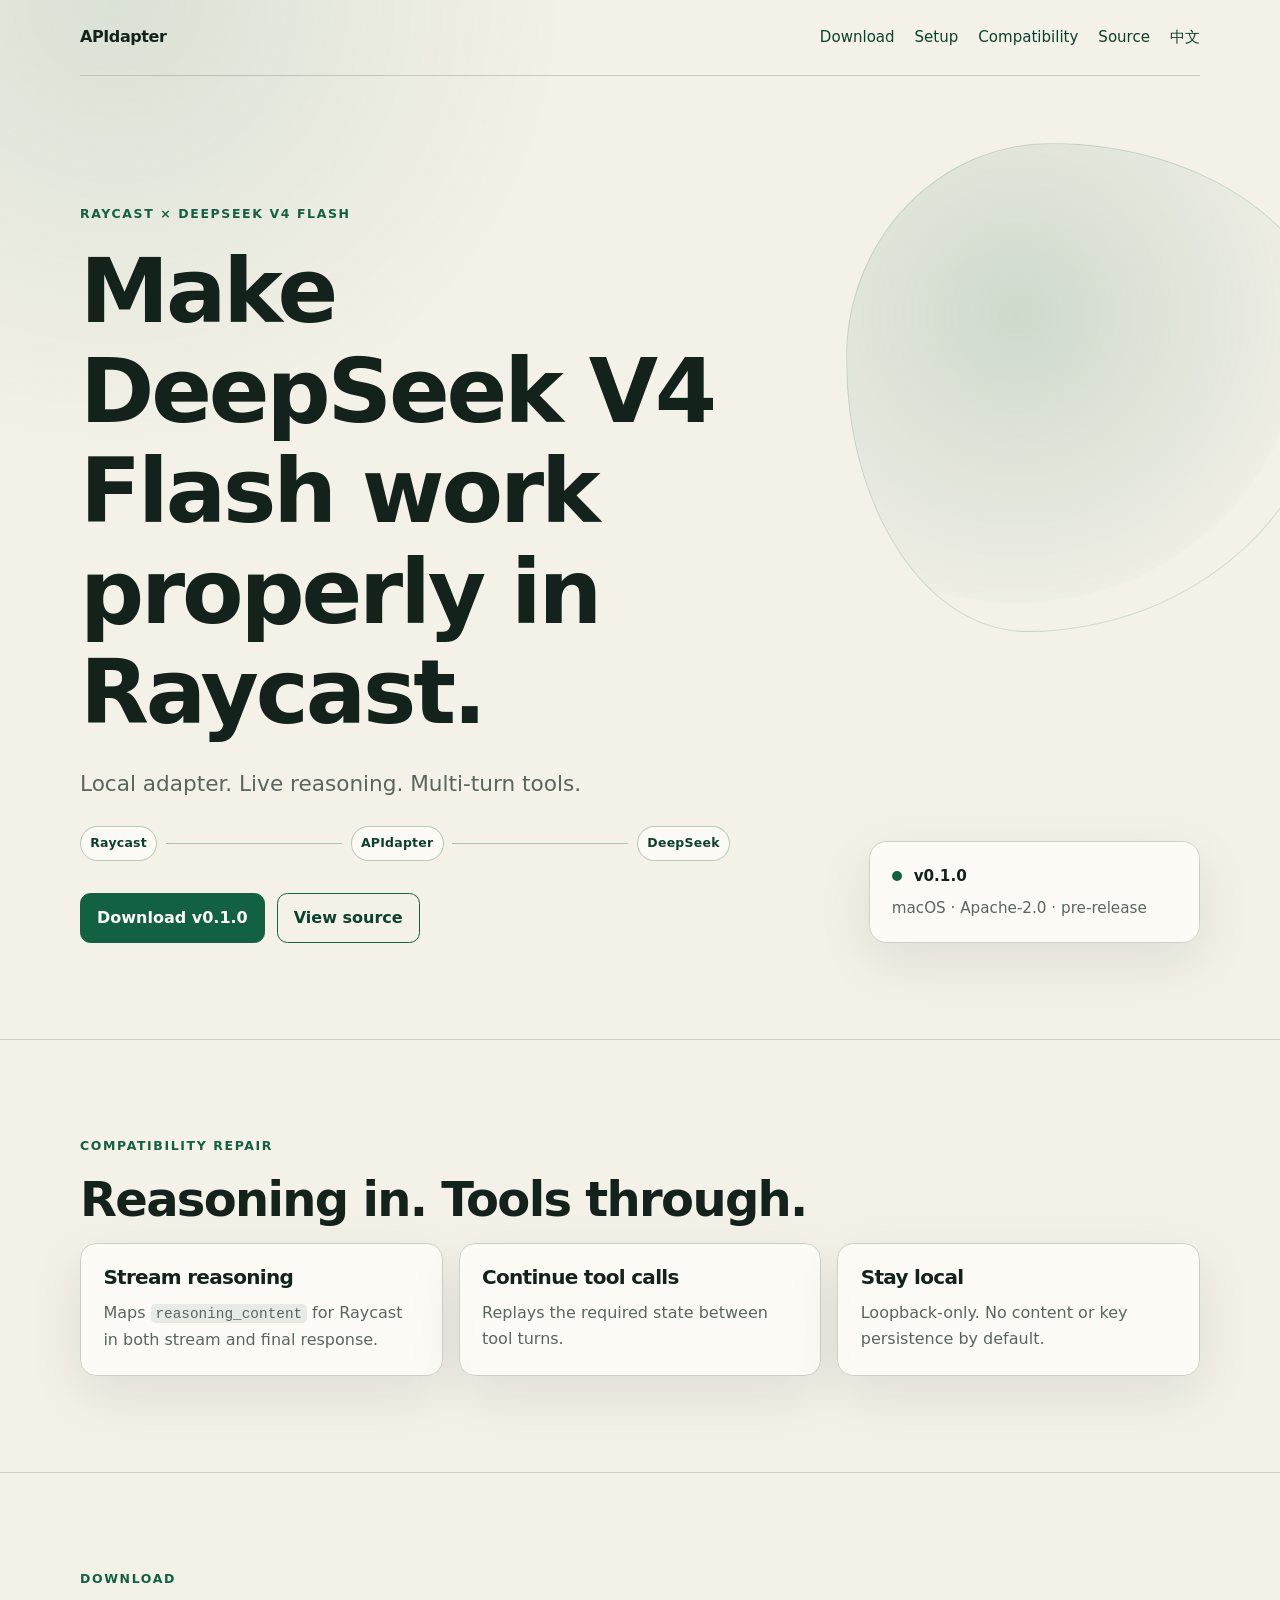
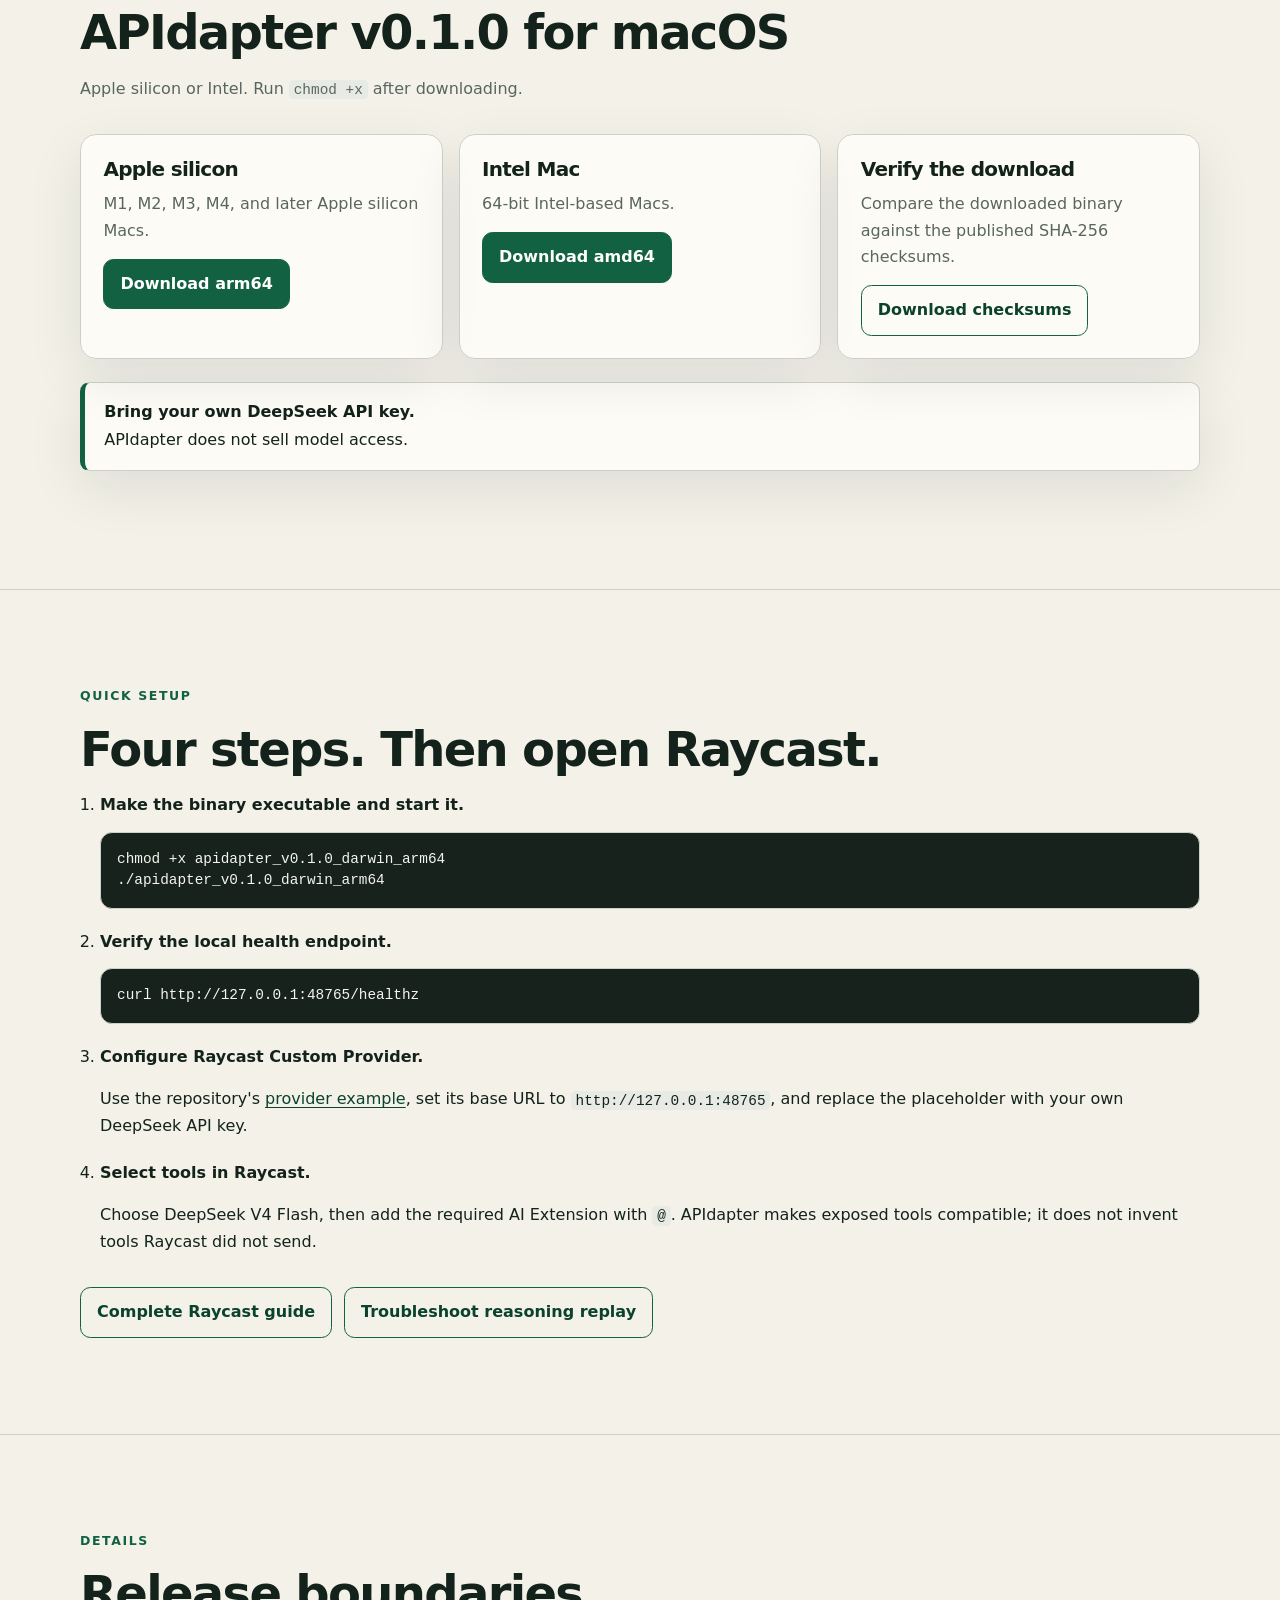
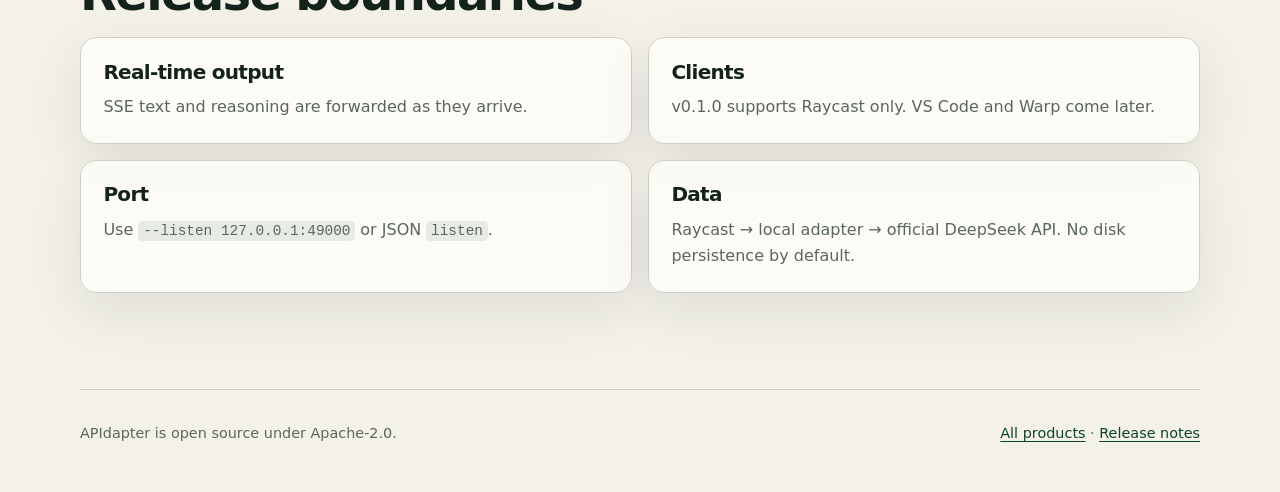
==== apidapter/index.html @ 69e59df8 "feat: launch bilingual product site" ====
<!doctype html>
<html lang="en">
<head>
  <meta charset="utf-8">
  <meta name="viewport" content="width=device-width, initial-scale=1">
  <title>APIdapter — Use DeepSeek V4 Flash in Raycast</title>
  <meta name="description" content="APIdapter is a local OpenAI-compatible adapter for running DeepSeek V4 Flash in Raycast with streaming reasoning and multi-turn tool calls. Download v0.1.0 for macOS.">
  <link rel="canonical" href="https://p1ac4.github.io/apidapter/">
  <link rel="alternate" hreflang="en" href="https://p1ac4.github.io/apidapter/">
  <link rel="alternate" hreflang="zh-Hans" href="https://p1ac4.github.io/apidapter/zh/">
  <link rel="alternate" hreflang="x-default" href="https://p1ac4.github.io/apidapter/">
  <meta property="og:type" content="website">
  <meta property="og:title" content="APIdapter — DeepSeek V4 Flash compatibility for Raycast">
  <meta property="og:description" content="Local compatibility adapter with streaming reasoning and multi-turn tool calls.">
  <meta property="og:url" content="https://p1ac4.github.io/apidapter/">
  <meta name="twitter:card" content="summary">
  <link rel="icon" href="/assets/favicon.svg" type="image/svg+xml">
  <link rel="stylesheet" href="/assets/styles.css">
  <script type="application/ld+json">
  {
    "@context": "https://schema.org",
    "@graph": [
      {
        "@type": "SoftwareApplication",
        "name": "APIdapter",
        "description": "A local OpenAI-compatible adapter for running DeepSeek V4 Flash in Raycast with streaming reasoning and multi-turn tool calls.",
        "url": "https://p1ac4.github.io/apidapter/",
        "codeRepository": "https://github.com/p1ac4/APIdapter",
        "downloadUrl": "https://github.com/p1ac4/APIdapter/releases/tag/v0.1.0",
        "softwareVersion": "0.1.0",
        "operatingSystem": "macOS",
        "applicationCategory": "DeveloperApplication",
        "license": "https://www.apache.org/licenses/LICENSE-2.0",
        "isAccessibleForFree": true
      }
    ]
  }
  </script>
</head>
<body>
  <a class="skip-link" href="#main">Skip to content</a>
  <header class="shell site-header">
    <a class="brand" href="/apidapter/">APIdapter</a>
    <nav class="nav" aria-label="Primary">
      <a href="#download">Download</a>
      <a href="#setup">Setup</a>
      <a href="/apidapter/compatibility/">Compatibility</a>
      <a href="https://github.com/p1ac4/APIdapter">Source</a>
      <a lang="zh-Hans" href="/apidapter/zh/">中文</a>
    </nav>
  </header>

  <main id="main">
    <section class="shell hero">
      <div class="hero-grid">
        <div>
          <p class="eyebrow">Raycast × DeepSeek V4 Flash</p>
          <h1>Make DeepSeek V4 Flash work properly in Raycast.</h1>
          <p class="lede">Local adapter. Live reasoning. Multi-turn tools.</p>
          <div class="route" aria-label="Request route">
            <span>Raycast</span><i aria-hidden="true"></i><span>APIdapter</span><i aria-hidden="true"></i><span>DeepSeek</span>
          </div>
          <div class="actions">
            <a class="button" href="#download">Download v0.1.0</a>
            <a class="button secondary" href="https://github.com/p1ac4/APIdapter">View source</a>
          </div>
        </div>
        <aside class="hero-note" aria-label="Release status">
          <strong>v0.1.0</strong>
          <p>macOS · Apache-2.0 · pre-release</p>
        </aside>
      </div>
    </section>

    <section class="section">
      <div class="shell">
        <p class="eyebrow">Compatibility repair</p>
        <h2>Reasoning in. Tools through.</h2>
        <div class="grid">
          <article class="card">
            <h3>Stream reasoning</h3>
            <p>Maps <code>reasoning_content</code> for Raycast in both stream and final response.</p>
          </article>
          <article class="card">
            <h3>Continue tool calls</h3>
            <p>Replays the required state between tool turns.</p>
          </article>
          <article class="card">
            <h3>Stay local</h3>
            <p>Loopback-only. No content or key persistence by default.</p>
          </article>
        </div>
      </div>
    </section>

    <section class="section" id="download">
      <div class="shell">
        <p class="eyebrow">Download</p>
        <h2>APIdapter v0.1.0 for macOS</h2>
        <p class="section-intro">Apple silicon or Intel. Run <code>chmod +x</code> after downloading.</p>
        <div class="grid">
          <article class="card">
            <h3>Apple silicon</h3>
            <p>M1, M2, M3, M4, and later Apple silicon Macs.</p>
            <p><a class="button" href="https://github.com/p1ac4/APIdapter/releases/download/v0.1.0/apidapter_v0.1.0_darwin_arm64">Download arm64</a></p>
          </article>
          <article class="card">
            <h3>Intel Mac</h3>
            <p>64-bit Intel-based Macs.</p>
            <p><a class="button" href="https://github.com/p1ac4/APIdapter/releases/download/v0.1.0/apidapter_v0.1.0_darwin_amd64">Download amd64</a></p>
          </article>
          <article class="card">
            <h3>Verify the download</h3>
            <p>Compare the downloaded binary against the published SHA-256 checksums.</p>
            <p><a class="button secondary" href="https://github.com/p1ac4/APIdapter/releases/download/v0.1.0/apidapter_v0.1.0_checksums.txt">Download checksums</a></p>
          </article>
        </div>
        <div class="notice">
          <strong>Bring your own DeepSeek API key.</strong>
          APIdapter does not sell model access.
        </div>
      </div>
    </section>

    <section class="section" id="setup">
      <div class="shell">
        <p class="eyebrow">Quick setup</p>
        <h2>Four steps. Then open Raycast.</h2>
        <ol class="steps">
          <li>
            <strong>Make the binary executable and start it.</strong>
            <pre><code>chmod +x apidapter_v0.1.0_darwin_arm64
./apidapter_v0.1.0_darwin_arm64</code></pre>
          </li>
          <li>
            <strong>Verify the local health endpoint.</strong>
            <pre><code>curl http://127.0.0.1:48765/healthz</code></pre>
          </li>
          <li>
            <strong>Configure Raycast Custom Provider.</strong>
            <p>Use the repository's <a href="https://github.com/p1ac4/APIdapter/blob/main/examples/raycast-providers.yaml">provider example</a>, set its base URL to <code>http://127.0.0.1:48765</code>, and replace the placeholder with your own DeepSeek API key.</p>
          </li>
          <li>
            <strong>Select tools in Raycast.</strong>
            <p>Choose DeepSeek V4 Flash, then add the required AI Extension with <code>@</code>. APIdapter makes exposed tools compatible; it does not invent tools Raycast did not send.</p>
          </li>
        </ol>
        <div class="actions">
          <a class="button secondary" href="https://github.com/p1ac4/APIdapter/blob/main/docs/raycast.md">Complete Raycast guide</a>
          <a class="button secondary" href="/apidapter/fix-reasoning-content-must-be-passed-back/">Troubleshoot reasoning replay</a>
        </div>
      </div>
    </section>

    <section class="section" id="faq">
      <div class="shell">
        <p class="eyebrow">Details</p>
        <h2>Release boundaries</h2>
        <div class="grid two">
          <article class="card">
            <h3>Real-time output</h3>
            <p>SSE text and reasoning are forwarded as they arrive.</p>
          </article>
          <article class="card">
            <h3>Clients</h3>
            <p>v0.1.0 supports Raycast only. VS Code and Warp come later.</p>
          </article>
          <article class="card">
            <h3>Port</h3>
            <p>Use <code>--listen 127.0.0.1:49000</code> or JSON <code>listen</code>.</p>
          </article>
          <article class="card">
            <h3>Data</h3>
            <p>Raycast → local adapter → official DeepSeek API. No disk persistence by default.</p>
          </article>
        </div>
      </div>
    </section>
  </main>

  <footer class="shell site-footer">
    <p>APIdapter is open source under Apache-2.0.</p>
    <p><a href="/">All products</a> · <a href="https://github.com/p1ac4/APIdapter/releases/tag/v0.1.0">Release notes</a></p>
  </footer>
</body>
</html>
---- assets/styles.css ----
:root {
  color-scheme: light;
  --paper: #f3f1e8;
  --surface: #fffef9;
  --ink: #13231c;
  --muted: #59665f;
  --line: #cbd1c8;
  --accent: #126142;
  --accent-dark: #0b422d;
  --accent-soft: #dbeadf;
  --code: #e8ebe5;
  --shadow: 0 18px 55px rgba(19, 35, 28, 0.09);
  font-family: Inter, ui-sans-serif, system-ui, -apple-system, BlinkMacSystemFont, "Segoe UI", sans-serif;
  font-synthesis: none;
}

* {
  box-sizing: border-box;
}

html {
  scroll-behavior: smooth;
}

body {
  margin: 0;
  overflow-x: hidden;
  background:
    radial-gradient(circle at 9% 0%, rgba(18, 97, 66, 0.11), transparent 28rem),
    var(--paper);
  color: var(--ink);
  line-height: 1.65;
}

a {
  color: var(--accent-dark);
  text-underline-offset: 0.18em;
  text-decoration-thickness: 0.08em;
}

a:hover {
  color: var(--accent);
}

.skip-link {
  position: absolute;
  left: -999px;
  top: 0;
  z-index: 10;
  padding: 0.7rem 1rem;
  background: var(--ink);
  color: white;
}

.skip-link:focus {
  left: 1rem;
  top: 1rem;
}

.shell {
  width: min(1120px, calc(100% - 2rem));
  margin: 0 auto;
}

.site-header {
  display: flex;
  align-items: center;
  justify-content: space-between;
  gap: 1.5rem;
  min-height: 76px;
  border-bottom: 1px solid rgba(19, 35, 28, 0.18);
}

.brand {
  color: var(--ink);
  font-weight: 780;
  letter-spacing: -0.025em;
  text-decoration: none;
}

.nav {
  display: flex;
  flex-wrap: wrap;
  align-items: center;
  justify-content: flex-end;
  gap: 0.9rem 1.25rem;
  font-size: 0.94rem;
}

.nav a {
  position: relative;
  text-decoration: none;
}

.nav a::after {
  position: absolute;
  right: 0;
  bottom: -0.28rem;
  left: 0;
  height: 2px;
  background: var(--accent);
  content: "";
  transform: scaleX(0);
  transform-origin: right;
  transition: transform 180ms ease;
}

.nav a:hover::after {
  transform: scaleX(1);
  transform-origin: left;
}

.hero {
  position: relative;
  isolation: isolate;
  padding: clamp(4.5rem, 10vw, 8rem) 0 clamp(3.5rem, 8vw, 6rem);
}

.hero::after {
  position: absolute;
  z-index: -1;
  top: 7%;
  right: -12%;
  width: clamp(16rem, 38vw, 34rem);
  aspect-ratio: 1;
  border: 1px solid rgba(18, 97, 66, 0.15);
  border-radius: 42% 58% 63% 37% / 44% 42% 58% 56%;
  background: radial-gradient(circle at 35% 35%, rgba(18, 97, 66, 0.16), rgba(18, 97, 66, 0.02) 64%, transparent 65%);
  content: "";
  animation: ambient-orbit 13s ease-in-out infinite alternate;
}

.hero-grid {
  display: grid;
  grid-template-columns: minmax(0, 1.55fr) minmax(260px, 0.72fr);
  align-items: end;
  gap: clamp(2rem, 6vw, 5rem);
}

.eyebrow {
  margin: 0 0 1rem;
  color: var(--accent);
  font-size: 0.78rem;
  font-weight: 800;
  letter-spacing: 0.13em;
  text-transform: uppercase;
}

h1,
h2,
h3 {
  line-height: 1.12;
  letter-spacing: -0.035em;
}

h1 {
  max-width: 850px;
  margin: 0;
  font-size: clamp(2.7rem, 7vw, 5.9rem);
}

h2 {
  margin: 0 0 1rem;
  font-size: clamp(1.8rem, 4vw, 3rem);
}

h3 {
  margin: 0 0 0.7rem;
  font-size: 1.25rem;
}

.lede {
  max-width: 760px;
  margin: 1.5rem 0 0;
  color: var(--muted);
  font-size: clamp(1.08rem, 2.4vw, 1.35rem);
}

.hero-note,
.card,
.notice {
  border: 1px solid var(--line);
  background: rgba(255, 254, 249, 0.78);
  box-shadow: var(--shadow);
}

.hero-note {
  position: relative;
  padding: 1.35rem;
  border-radius: 1.1rem;
  font-size: 0.95rem;
}

.hero-note::before {
  display: inline-block;
  width: 0.62rem;
  height: 0.62rem;
  margin-right: 0.45rem;
  border-radius: 50%;
  background: var(--accent);
  box-shadow: 0 0 0 0 rgba(18, 97, 66, 0.38);
  content: "";
  animation: status-pulse 2.4s ease-out infinite;
}

.hero-note p {
  margin: 0.45rem 0 0;
  color: var(--muted);
}

.actions {
  display: flex;
  flex-wrap: wrap;
  gap: 0.75rem;
  margin-top: 2rem;
}

.route {
  display: grid;
  grid-template-columns: auto minmax(2rem, 1fr) auto minmax(2rem, 1fr) auto;
  align-items: center;
  width: min(100%, 650px);
  gap: 0.55rem;
  margin-top: 1.5rem;
  color: var(--accent-dark);
  font-size: 0.78rem;
  font-weight: 780;
  letter-spacing: 0.02em;
}

.route span {
  padding: 0.38rem 0.58rem;
  border: 1px solid rgba(18, 97, 66, 0.3);
  border-radius: 999px;
  background: rgba(255, 254, 249, 0.72);
  white-space: nowrap;
}

.route i {
  position: relative;
  height: 1px;
  overflow: hidden;
  background: rgba(18, 97, 66, 0.3);
}

.route i::after {
  position: absolute;
  top: -2px;
  left: -5px;
  width: 5px;
  height: 5px;
  border-radius: 50%;
  background: var(--accent);
  box-shadow: 0 0 10px rgba(18, 97, 66, 0.7);
  content: "";
  animation: route-signal 2.1s linear infinite;
}

.route i:nth-of-type(2)::after {
  animation-delay: 0.8s;
}

.button {
  display: inline-flex;
  align-items: center;
  justify-content: center;
  min-height: 46px;
  padding: 0.7rem 1rem;
  border: 1px solid var(--accent);
  border-radius: 0.65rem;
  background: var(--accent);
  color: white;
  font-weight: 720;
  text-decoration: none;
  transition: transform 160ms ease, background 160ms ease, box-shadow 160ms ease;
}

.button:hover {
  background: var(--accent-dark);
  color: white;
  box-shadow: 0 8px 24px rgba(18, 97, 66, 0.2);
  transform: translateY(-2px);
}

.button.secondary {
  background: transparent;
  color: var(--accent-dark);
}

.button.secondary:hover {
  background: var(--accent-soft);
}

.section {
  padding: clamp(3.5rem, 8vw, 6rem) 0;
  border-top: 1px solid rgba(19, 35, 28, 0.16);
}

.section-intro {
  max-width: 720px;
  margin: 0 0 2rem;
  color: var(--muted);
}

.grid {
  display: grid;
  grid-template-columns: repeat(3, minmax(0, 1fr));
  gap: 1rem;
}

.grid.two {
  grid-template-columns: repeat(2, minmax(0, 1fr));
}

.card {
  position: relative;
  overflow: hidden;
  padding: 1.4rem;
  border-radius: 1rem;
  transition: transform 180ms ease, border-color 180ms ease, box-shadow 180ms ease;
}

.card::before {
  position: absolute;
  top: 0;
  right: 0;
  left: 0;
  height: 3px;
  background: var(--accent);
  content: "";
  transform: scaleX(0);
  transform-origin: left;
  transition: transform 180ms ease;
}

.card:hover {
  border-color: rgba(18, 97, 66, 0.46);
  box-shadow: 0 22px 56px rgba(19, 35, 28, 0.13);
  transform: translateY(-4px);
}

.card:hover::before {
  transform: scaleX(1);
}

.card p {
  margin: 0;
  color: var(--muted);
}

.card p + p,
.card ul,
.card ol {
  margin-top: 0.9rem;
}

.tag-list {
  display: flex;
  flex-wrap: wrap;
  gap: 0.5rem;
  padding: 0;
  margin: 1.15rem 0 0;
  list-style: none;
}

.tag-list li {
  padding: 0.3rem 0.55rem;
  border: 1px solid var(--line);
  border-radius: 999px;
  background: var(--accent-soft);
  color: var(--accent-dark);
  font-size: 0.8rem;
  font-weight: 700;
}

.notice {
  margin: 1.4rem 0;
  padding: 1rem 1.2rem;
  border-left: 5px solid var(--accent);
  border-radius: 0.6rem;
}

.notice strong {
  display: block;
  margin-bottom: 0.15rem;
}

.steps {
  padding-left: 1.25rem;
}

.steps li + li {
  margin-top: 1.25rem;
}

.table-wrap {
  overflow-x: auto;
  border: 1px solid var(--line);
  border-radius: 0.8rem;
  background: var(--surface);
}

table {
  width: 100%;
  border-collapse: collapse;
  min-width: 650px;
}

th,
td {
  padding: 0.85rem 1rem;
  border-bottom: 1px solid var(--line);
  text-align: left;
  vertical-align: top;
}

th {
  background: var(--accent-soft);
  font-size: 0.88rem;
}

tr:last-child td {
  border-bottom: 0;
}

code {
  padding: 0.1rem 0.3rem;
  border-radius: 0.28rem;
  background: var(--code);
  font-family: ui-monospace, SFMono-Regular, Menlo, Monaco, Consolas, monospace;
  font-size: 0.9em;
}

pre {
  overflow-x: auto;
  padding: 1rem;
  border: 1px solid var(--line);
  border-radius: 0.75rem;
  background: #17221d;
  color: #f4f5ef;
  line-height: 1.5;
}

pre code {
  padding: 0;
  background: transparent;
  color: inherit;
}

.muted {
  color: var(--muted);
}

.site-footer {
  display: flex;
  justify-content: space-between;
  gap: 1.5rem;
  padding: 2rem 0 3rem;
  border-top: 1px solid rgba(19, 35, 28, 0.18);
  color: var(--muted);
  font-size: 0.9rem;
}

.site-footer p {
  margin: 0;
}

@keyframes ambient-orbit {
  from {
    transform: rotate(-7deg) translate3d(0, 0, 0);
  }
  to {
    transform: rotate(8deg) translate3d(-2rem, 1rem, 0);
  }
}

@keyframes status-pulse {
  0% {
    box-shadow: 0 0 0 0 rgba(18, 97, 66, 0.38);
  }
  70%,
  100% {
    box-shadow: 0 0 0 0.55rem rgba(18, 97, 66, 0);
  }
}

@keyframes rise-in {
  from {
    opacity: 0;
    transform: translateY(18px);
  }
  to {
    opacity: 1;
    transform: translateY(0);
  }
}

@keyframes route-signal {
  from {
    left: -5px;
  }
  to {
    left: 100%;
  }
}

.hero .eyebrow,
.hero h1,
.hero .lede,
.hero .route,
.hero .actions,
.hero-note {
  animation: rise-in 620ms both;
}

.hero h1 {
  animation-delay: 70ms;
}

.hero .lede {
  animation-delay: 140ms;
}

.hero .actions {
  animation-delay: 280ms;
}

.hero .route {
  animation-delay: 210ms;
}

.hero-note {
  animation-delay: 350ms;
}

@media (max-width: 820px) {
  .hero-grid,
  .grid,
  .grid.two {
    grid-template-columns: 1fr;
  }

  .site-header,
  .site-footer {
    align-items: flex-start;
    flex-direction: column;
    padding: 1.1rem 0;
  }

  .nav {
    justify-content: flex-start;
  }

  h1 {
    font-size: clamp(2.6rem, 13vw, 4.4rem);
  }

  .hero::after {
    top: 3%;
    right: -55%;
    width: 30rem;
  }

  .route {
    gap: 0.35rem;
    font-size: 0.68rem;
  }

  .route span {
    padding: 0.32rem 0.42rem;
  }
}

@media (prefers-reduced-motion: reduce) {
  html {
    scroll-behavior: auto;
  }

  *,
  *::before,
  *::after {
    animation-duration: 0.01ms !important;
    animation-iteration-count: 1 !important;
    scroll-behavior: auto !important;
    transition-duration: 0.01ms !important;
  }
}
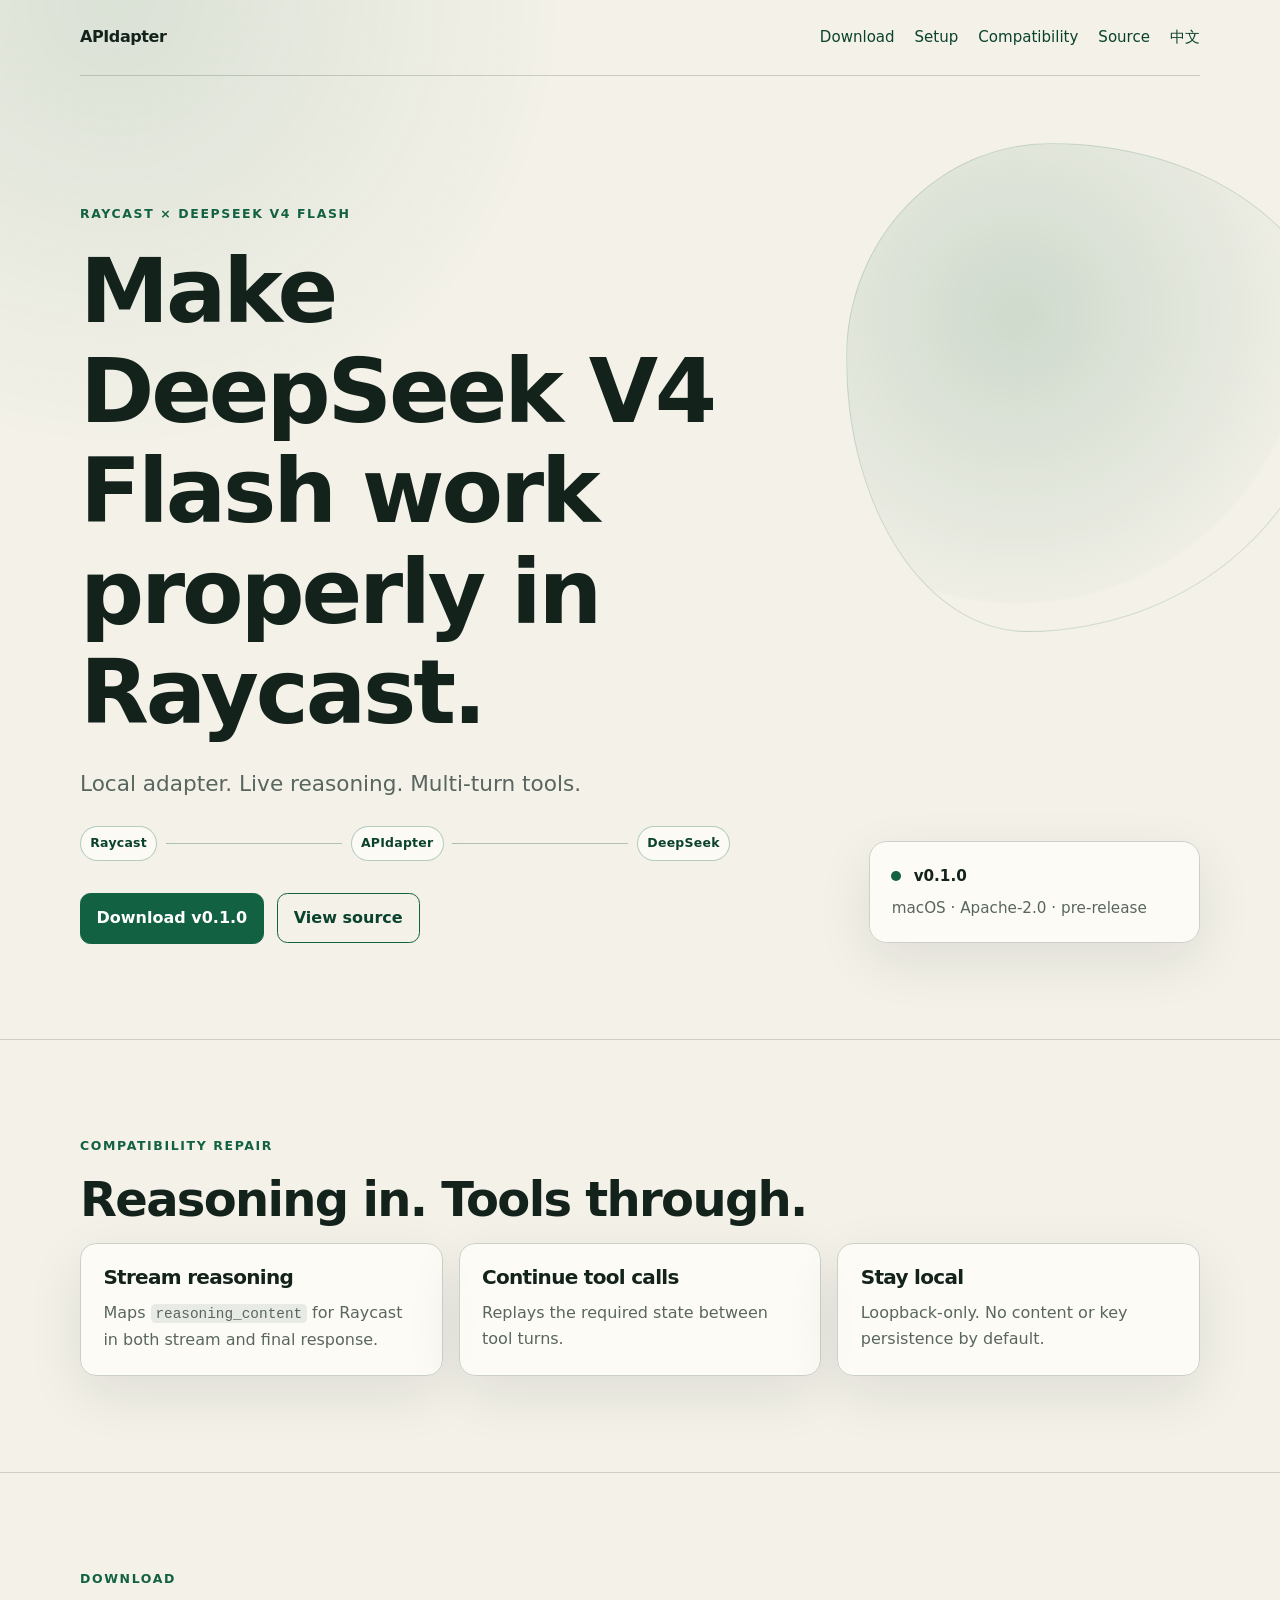
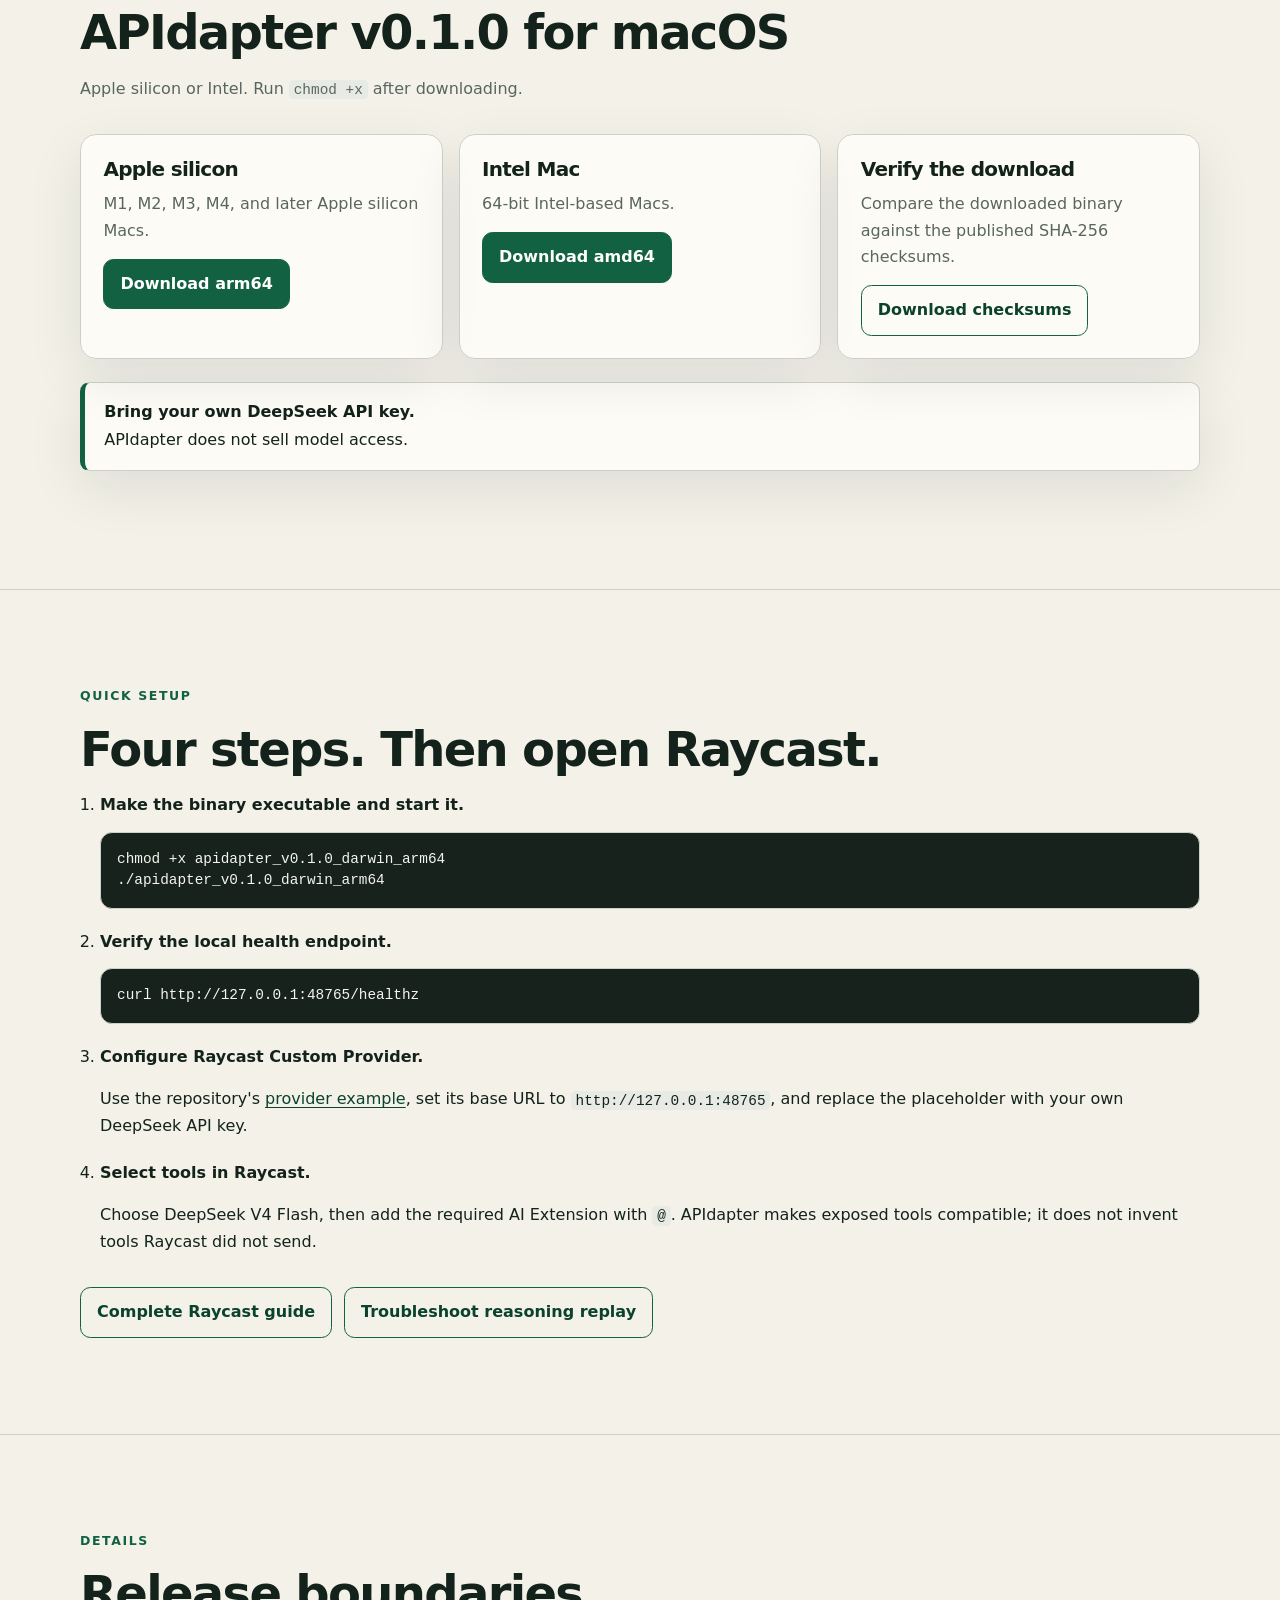
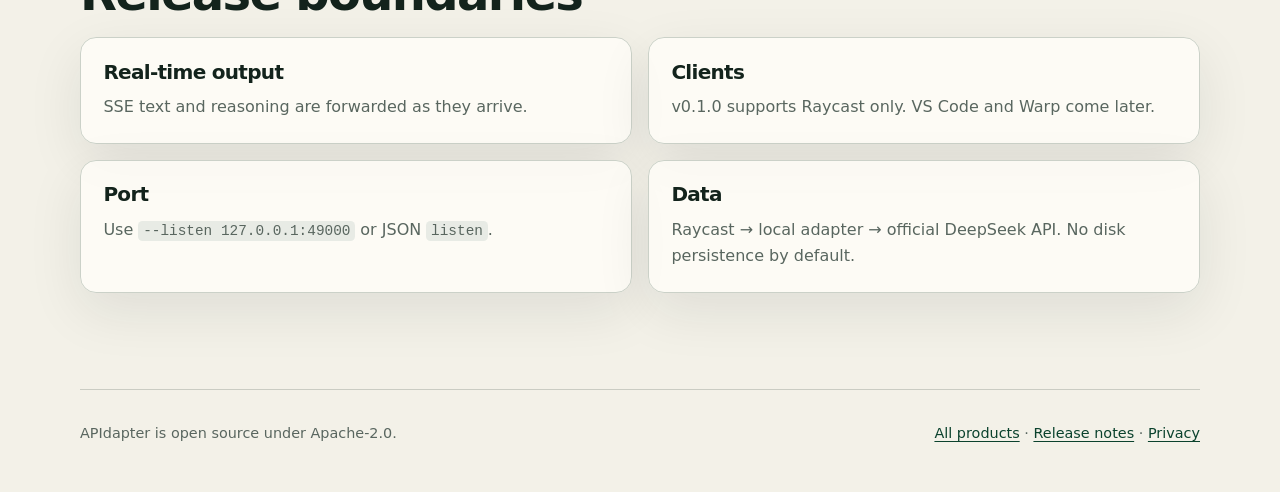
==== commit c4960df3: "Add Google Analytics measurement" ====
--- a/apidapter/index.html
+++ b/apidapter/index.html
@@ -16,6 +16,14 @@
   <meta name="twitter:card" content="summary">
   <link rel="icon" href="/assets/favicon.svg" type="image/svg+xml">
   <link rel="stylesheet" href="/assets/styles.css">
+  <!-- Google tag (gtag.js) -->
+  <script async src="https://www.googletagmanager.com/gtag/js?id=G-8JHM6JYCK9"></script>
+  <script>
+    window.dataLayer = window.dataLayer || [];
+    function gtag(){dataLayer.push(arguments);}
+    gtag('js', new Date());
+    gtag('config', 'G-8JHM6JYCK9');
+  </script>
   <script type="application/ld+json">
   {
     "@context": "https://schema.org",
@@ -180,7 +188,7 @@
 
   <footer class="shell site-footer">
     <p>APIdapter is open source under Apache-2.0.</p>
-    <p><a href="/">All products</a> · <a href="https://github.com/p1ac4/APIdapter/releases/tag/v0.1.0">Release notes</a></p>
+    <p><a href="/">All products</a> · <a href="https://github.com/p1ac4/APIdapter/releases/tag/v0.1.0">Release notes</a> · <a href="/privacy/">Privacy</a></p>
   </footer>
 </body>
 </html>
